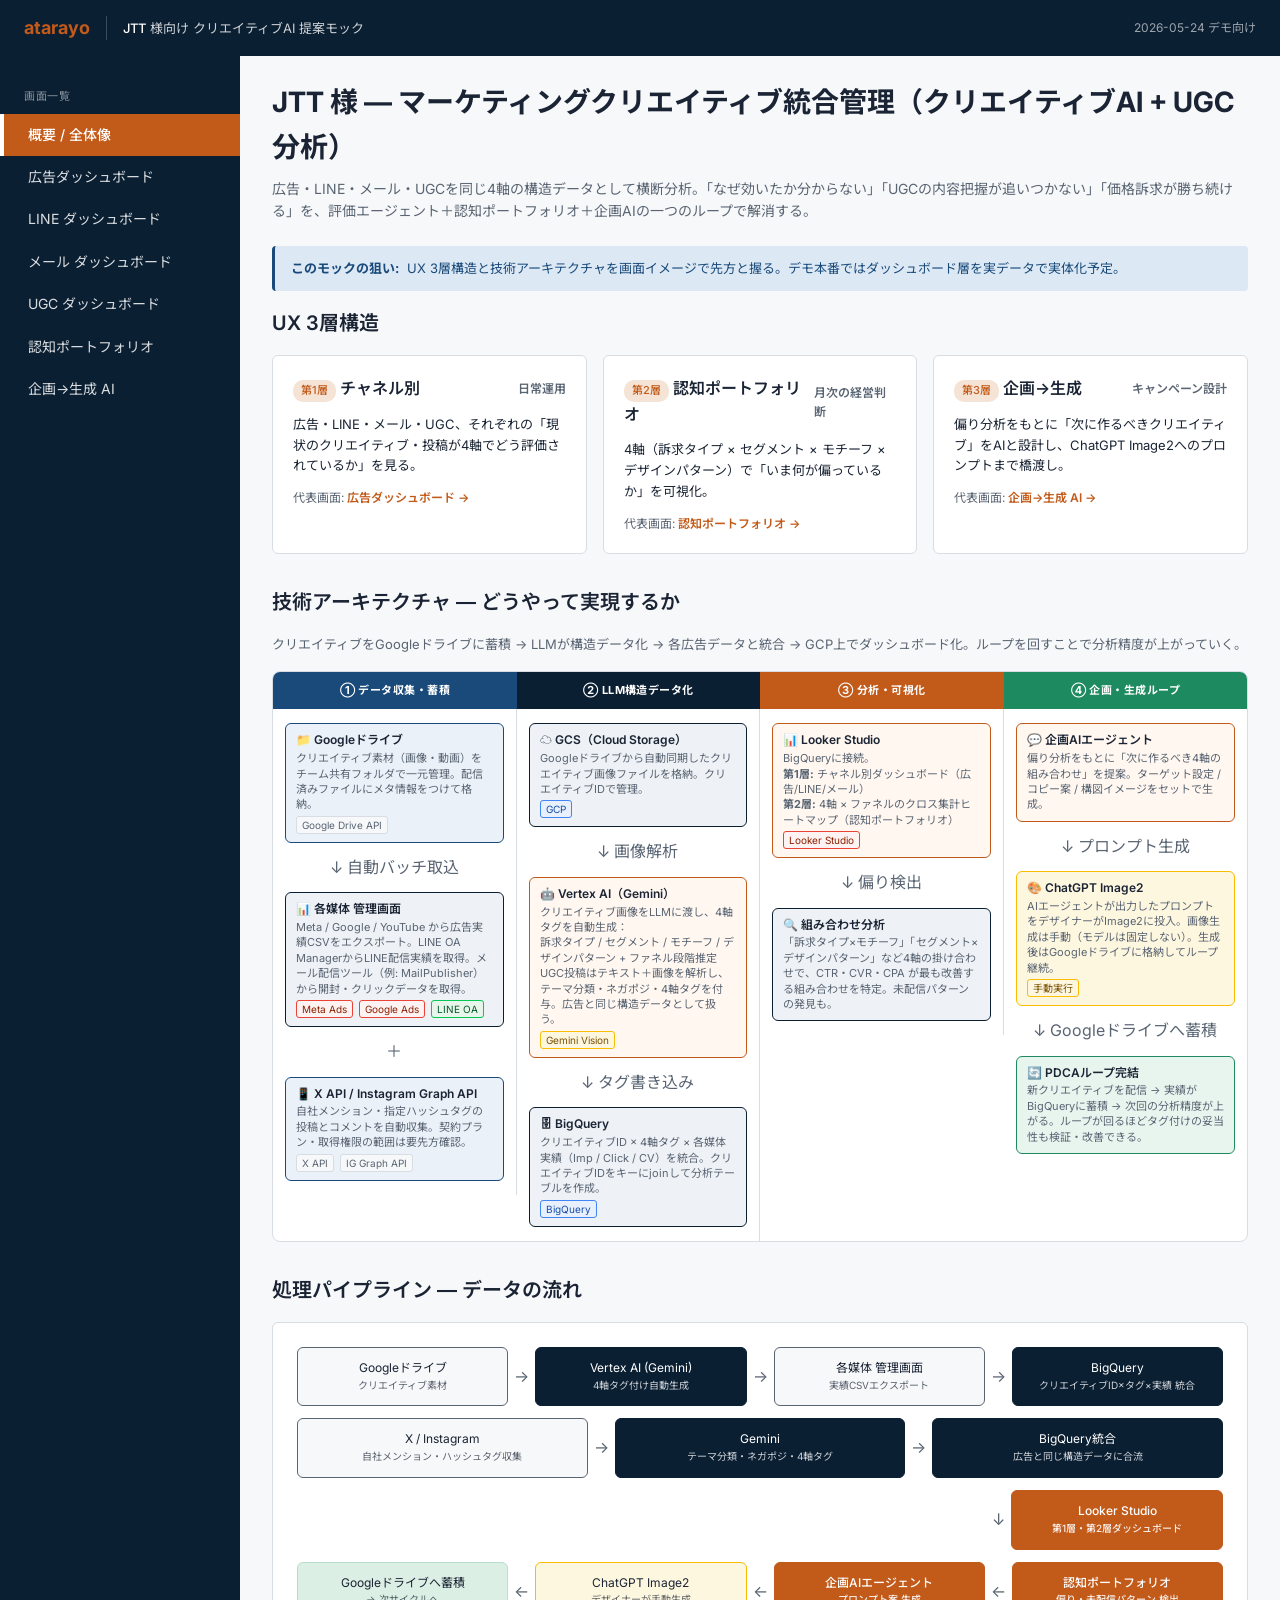
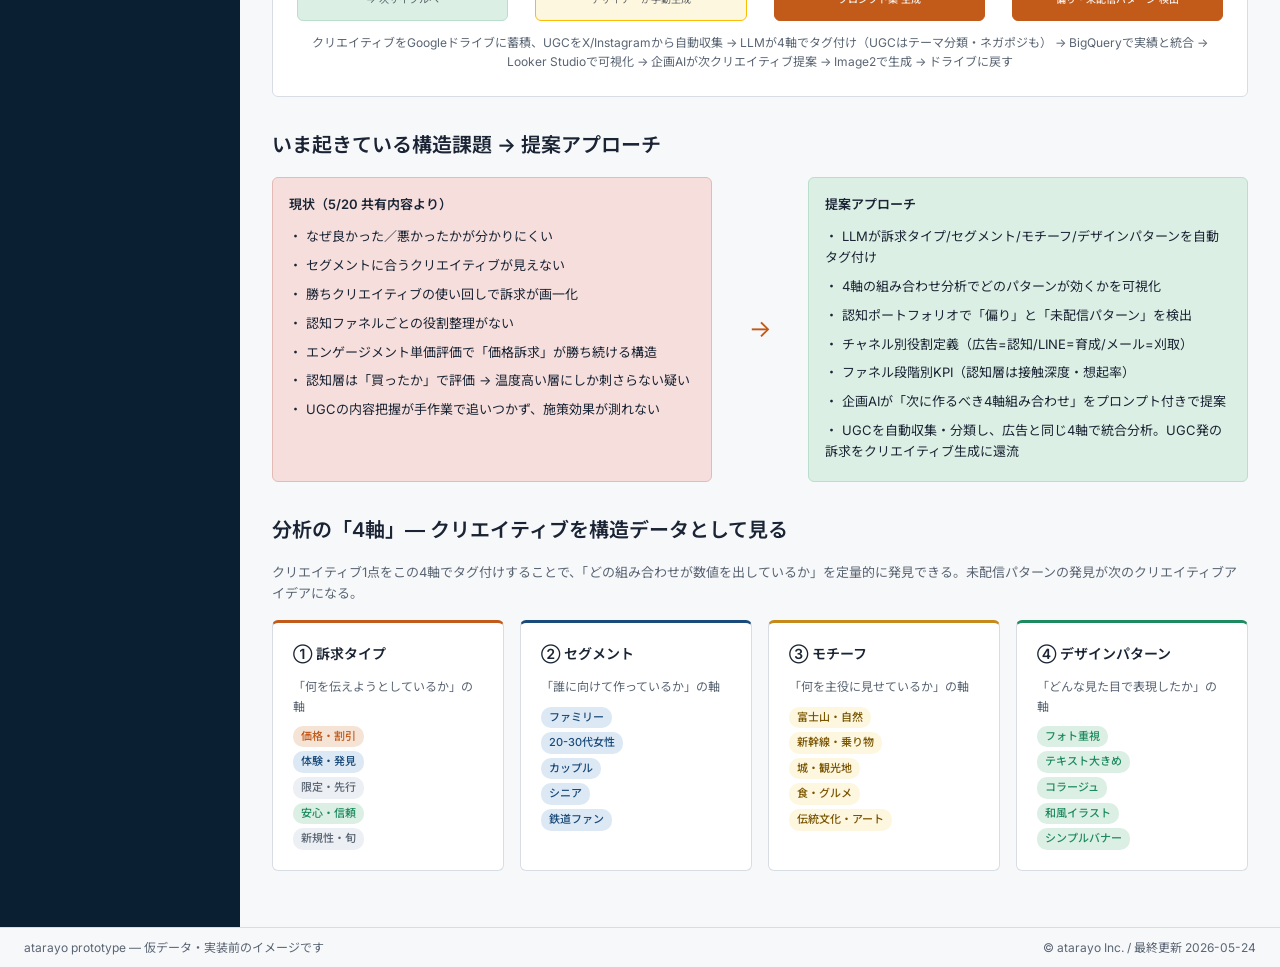
==== index.html @ 1a9eca8a "JTT様向け クリエイティブAI + UGC統合管理 提案モック" ====
<!DOCTYPE html>
<html lang="ja">
<head>
<meta charset="UTF-8">
<meta name="robots" content="noindex, nofollow">
<meta name="viewport" content="width=device-width, initial-scale=1.0">
<title>概要 / 全体像 | JTT 様向け クリエイティブAI 提案モック</title>
<link rel="preconnect" href="https://fonts.googleapis.com">
<link rel="preconnect" href="https://fonts.gstatic.com" crossorigin>
<link href="https://fonts.googleapis.com/css2?family=Inter:wght@400;500;600;700&family=Noto+Sans+JP:wght@400;500;700&display=swap" rel="stylesheet">
<link rel="stylesheet" href="assets/atarayo.css">
<style>
/* ── データアーキテクチャ図 ── */
.arch-grid { display: grid; grid-template-columns: repeat(4, 1fr); gap: 0; border: 1px solid var(--border); border-radius: 8px; overflow: hidden; background: var(--bg-white); }
.arch-col { padding: 0; }
.arch-col-header { padding: 10px 14px; font-size: 11px; font-weight: 700; letter-spacing: 0.04em; text-transform: uppercase; text-align: center; }
.arch-col-header-collect { background: #1A4A7A; color: white; }
.arch-col-header-process { background: var(--brand-dark); color: white; }
.arch-col-header-analyze { background: var(--brand-accent); color: white; }
.arch-col-header-generate { background: #1E8A5F; color: white; }
.arch-col-body { padding: 14px 12px; display: flex; flex-direction: column; gap: 8px; border-right: 1px solid var(--border); min-height: 260px; }
.arch-col:last-child .arch-col-body { border-right: none; }
.arch-node { background: var(--bg-light); border: 1px solid var(--border); border-radius: 6px; padding: 8px 10px; font-size: 12px; line-height: 1.4; }
.arch-node-title { font-weight: 600; color: var(--text-on-light); font-size: 12px; margin-bottom: 2px; }
.arch-node-sub { font-size: 11px; color: var(--text-sub); }
.arch-node-accent { border-color: var(--brand-accent); background: #FFF7F0; }
.arch-node-blue { border-color: #1A4A7A; background: #EBF1F8; }
.arch-node-green { border-color: #1E8A5F; background: #E8F5EF; }
.arch-node-dark { border-color: var(--brand-dark); background: #EEF1F5; }
.arch-arrow-row { display: flex; align-items: center; gap: 0; }
.arch-arrow { display: flex; align-items: center; justify-content: center; padding: 8px 4px; font-size: 20px; color: var(--text-sub); flex-shrink: 0; }
.arch-col-arrow { text-align: center; padding: 4px 0; font-size: 16px; color: var(--text-sub); }
.tech-tag { display: inline-block; background: var(--bg-light); border: 1px solid var(--border); border-radius: 3px; padding: 1px 5px; font-size: 10px; color: var(--text-sub); margin-top: 3px; margin-right: 3px; }
.tech-tag-gcp { background: #E8F0FE; border-color: #4285F4; color: #174EA6; }
.tech-tag-google { background: #FEF3F2; border-color: #EA4335; color: #8B2000; }
.tech-tag-llm { background: #FEF7E0; border-color: #FBBC04; color: #7A4F00; }
.tech-tag-line { background: #E8F5EA; border-color: #06C755; color: #045A2B; }
</style>
</head>
<body>
<div class="app">
  <header class="header">
    <a href="index.html" class="logo">atarayo</a>
    <div class="header-divider"></div>
    <div class="header-context"><strong>JTT</strong> 様向け クリエイティブAI 提案モック</div>
    <div class="header-right">2026-05-24 デモ向け</div>
  </header>

  <aside class="sidebar">
    <div class="sidebar-section">画面一覧</div>
    <a href="index.html" class="sidebar-item is-active">概要 / 全体像</a>
    <a href="dashboard_ad.html" class="sidebar-item">広告ダッシュボード</a>
    <a href="dashboard_line.html" class="sidebar-item">LINE ダッシュボード</a>
    <a href="dashboard_mail.html" class="sidebar-item">メール ダッシュボード</a>
    <a href="dashboard_ugc.html" class="sidebar-item">UGC ダッシュボード</a>
    <a href="portfolio.html" class="sidebar-item">認知ポートフォリオ</a>
    <a href="ai_planning.html" class="sidebar-item">企画→生成 AI</a>
  </aside>

  <main class="main">
    <h1 class="page-title">JTT 様 — マーケティングクリエイティブ統合管理（クリエイティブAI + UGC分析）</h1>
    <p class="page-subtitle">
      広告・LINE・メール・UGCを同じ4軸の構造データとして横断分析。「なぜ効いたか分からない」「UGCの内容把握が追いつかない」「価格訴求が勝ち続ける」を、評価エージェント＋認知ポートフォリオ＋企画AIの一つのループで解消する。
    </p>

    <div class="alert alert-info">
      <strong>このモックの狙い:</strong> UX 3層構造と技術アーキテクチャを画面イメージで先方と握る。デモ本番ではダッシュボード層を実データで実体化予定。
    </div>

    <!-- UX 3-layer -->
    <div class="section">
      <h2 class="section-title">UX 3層構造</h2>
      <div class="grid grid-3">
        <a href="dashboard_ad.html" class="card" style="display: block; color: inherit; cursor: pointer;">
          <div class="card-header">
            <span><span class="badge badge-orange">第1層</span> チャネル別</span>
            <span class="text-muted" style="font-size: 12px;">日常運用</span>
          </div>
          <p style="font-size: 13px; margin-bottom: 12px;">広告・LINE・メール・UGC、それぞれの「現状のクリエイティブ・投稿が4軸でどう評価されているか」を見る。</p>
          <p class="card-subtitle">代表画面: <span class="text-accent fw-600">広告ダッシュボード →</span></p>
        </a>
        <a href="portfolio.html" class="card" style="display: block; color: inherit; cursor: pointer;">
          <div class="card-header">
            <span><span class="badge badge-orange">第2層</span> 認知ポートフォリオ</span>
            <span class="text-muted" style="font-size: 12px;">月次の経営判断</span>
          </div>
          <p style="font-size: 13px; margin-bottom: 12px;">4軸（訴求タイプ × セグメント × モチーフ × デザインパターン）で「いま何が偏っているか」を可視化。</p>
          <p class="card-subtitle">代表画面: <span class="text-accent fw-600">認知ポートフォリオ →</span></p>
        </a>
        <a href="ai_planning.html" class="card" style="display: block; color: inherit; cursor: pointer;">
          <div class="card-header">
            <span><span class="badge badge-orange">第3層</span> 企画→生成</span>
            <span class="text-muted" style="font-size: 12px;">キャンペーン設計</span>
          </div>
          <p style="font-size: 13px; margin-bottom: 12px;">偏り分析をもとに「次に作るべきクリエイティブ」をAIと設計し、ChatGPT Image2へのプロンプトまで橋渡し。</p>
          <p class="card-subtitle">代表画面: <span class="text-accent fw-600">企画→生成 AI →</span></p>
        </a>
      </div>
    </div>

    <!-- Technical Architecture -->
    <div class="section">
      <h2 class="section-title">技術アーキテクチャ — どうやって実現するか</h2>
      <p class="text-muted mb-16" style="font-size: 13px;">クリエイティブをGoogleドライブに蓄積 → LLMが構造データ化 → 各広告データと統合 → GCP上でダッシュボード化。ループを回すことで分析精度が上がっていく。</p>

      <div class="arch-grid">
        <!-- Col 1: Collect -->
        <div class="arch-col">
          <div class="arch-col-header arch-col-header-collect">① データ収集・蓄積</div>
          <div class="arch-col-body">
            <div class="arch-node arch-node-blue">
              <div class="arch-node-title">📁 Googleドライブ</div>
              <div class="arch-node-sub">クリエイティブ素材（画像・動画）をチーム共有フォルダで一元管理。配信済みファイルにメタ情報をつけて格納。</div>
              <span class="tech-tag">Google Drive API</span>
            </div>
            <div class="arch-col-arrow">↓ 自動バッチ取込</div>
            <div class="arch-node arch-node-dark">
              <div class="arch-node-title">📊 各媒体 管理画面</div>
              <div class="arch-node-sub">Meta / Google / YouTube から広告実績CSVをエクスポート。LINE OA ManagerからLINE配信実績を取得。メール配信ツール（例: MailPublisher）から開封・クリックデータを取得。</div>
              <span class="tech-tag tech-tag-google">Meta Ads</span>
              <span class="tech-tag tech-tag-google">Google Ads</span>
              <span class="tech-tag tech-tag-line">LINE OA</span>
            </div>
            <div class="arch-col-arrow">＋</div>
            <div class="arch-node arch-node-blue">
              <div class="arch-node-title">📱 X API / Instagram Graph API</div>
              <div class="arch-node-sub">自社メンション・指定ハッシュタグの投稿とコメントを自動収集。契約プラン・取得権限の範囲は要先方確認。</div>
              <span class="tech-tag">X API</span>
              <span class="tech-tag">IG Graph API</span>
            </div>
          </div>
        </div>

        <!-- Col 2: LLM Structure -->
        <div class="arch-col">
          <div class="arch-col-header arch-col-header-process">② LLM構造データ化</div>
          <div class="arch-col-body">
            <div class="arch-node arch-node-dark">
              <div class="arch-node-title">☁️ GCS（Cloud Storage）</div>
              <div class="arch-node-sub">Googleドライブから自動同期したクリエイティブ画像ファイルを格納。クリエイティブIDで管理。</div>
              <span class="tech-tag tech-tag-gcp">GCP</span>
            </div>
            <div class="arch-col-arrow">↓ 画像解析</div>
            <div class="arch-node arch-node-accent">
              <div class="arch-node-title">🤖 Vertex AI（Gemini）</div>
              <div class="arch-node-sub">クリエイティブ画像をLLMに渡し、4軸タグを自動生成：<br>
                訴求タイプ / セグメント / モチーフ / デザインパターン + ファネル段階推定<br>
                UGC投稿はテキスト＋画像を解析し、テーマ分類・ネガポジ・4軸タグを付与。広告と同じ構造データとして扱う。</div>
              <span class="tech-tag tech-tag-llm">Gemini Vision</span>
            </div>
            <div class="arch-col-arrow">↓ タグ書き込み</div>
            <div class="arch-node arch-node-dark">
              <div class="arch-node-title">🗄 BigQuery</div>
              <div class="arch-node-sub">クリエイティブID × 4軸タグ × 各媒体実績（Imp / Click / CV）を統合。クリエイティブIDをキーにjoinして分析テーブルを作成。</div>
              <span class="tech-tag tech-tag-gcp">BigQuery</span>
            </div>
          </div>
        </div>

        <!-- Col 3: Analyze / Visualize -->
        <div class="arch-col">
          <div class="arch-col-header arch-col-header-analyze">③ 分析・可視化</div>
          <div class="arch-col-body">
            <div class="arch-node arch-node-accent">
              <div class="arch-node-title">📊 Looker Studio</div>
              <div class="arch-node-sub">BigQueryに接続。<br>
                <strong>第1層:</strong> チャネル別ダッシュボード（広告/LINE/メール）<br>
                <strong>第2層:</strong> 4軸 × ファネルのクロス集計ヒートマップ（認知ポートフォリオ）</div>
              <span class="tech-tag tech-tag-google">Looker Studio</span>
            </div>
            <div class="arch-col-arrow">↓ 偏り検出</div>
            <div class="arch-node arch-node-dark">
              <div class="arch-node-title">🔍 組み合わせ分析</div>
              <div class="arch-node-sub">「訴求タイプ×モチーフ」「セグメント×デザインパターン」など4軸の掛け合わせで、CTR・CVR・CPA が最も改善する組み合わせを特定。未配信パターンの発見も。</div>
            </div>
          </div>
        </div>

        <!-- Col 4: Generate / Loop -->
        <div class="arch-col">
          <div class="arch-col-header arch-col-header-generate">④ 企画・生成ループ</div>
          <div class="arch-col-body">
            <div class="arch-node arch-node-accent">
              <div class="arch-node-title">💬 企画AIエージェント</div>
              <div class="arch-node-sub">偏り分析をもとに「次に作るべき4軸の組み合わせ」を提案。ターゲット設定 / コピー案 / 構図イメージをセットで生成。</div>
            </div>
            <div class="arch-col-arrow">↓ プロンプト生成</div>
            <div class="arch-node" style="border-color: #FBBC04; background: #FEF7E0;">
              <div class="arch-node-title">🎨 ChatGPT Image2</div>
              <div class="arch-node-sub">AIエージェントが出力したプロンプトをデザイナーがImage2に投入。画像生成は手動（モデルは固定しない）。生成後はGoogleドライブに格納してループ継続。</div>
              <span class="tech-tag tech-tag-llm">手動実行</span>
            </div>
            <div class="arch-col-arrow">↓ Googleドライブへ蓄積</div>
            <div class="arch-node arch-node-green">
              <div class="arch-node-title">🔄 PDCAループ完結</div>
              <div class="arch-node-sub">新クリエイティブを配信 → 実績がBigQueryに蓄積 → 次回の分析精度が上がる。ループが回るほどタグ付けの妥当性も検証・改善できる。</div>
            </div>
          </div>
        </div>
      </div>
    </div>

    <!-- Pipeline flow summary (simplified) -->
    <div class="section">
      <h2 class="section-title">処理パイプライン — データの流れ</h2>
      <div class="mermaid-wrap">
        <div class="flow-row">
          <div class="flow-step flow-step-input">Googleドライブ<br><span style="font-size:10px;opacity:0.7;">クリエイティブ素材</span></div>
          <div class="flow-row-arrow">→</div>
          <div class="flow-step flow-step-ai">Vertex AI (Gemini)<br><span style="font-size:10px;opacity:0.8;">4軸タグ付け自動生成</span></div>
          <div class="flow-row-arrow">→</div>
          <div class="flow-step flow-step-input">各媒体 管理画面<br><span style="font-size:10px;opacity:0.7;">実績CSVエクスポート</span></div>
          <div class="flow-row-arrow">→</div>
          <div class="flow-step flow-step-ai">BigQuery<br><span style="font-size:10px;opacity:0.8;">クリエイティブID×タグ×実績 統合</span></div>
        </div>
        <div class="flow-row">
          <div class="flow-step flow-step-input">X / Instagram<br><span style="font-size:10px;opacity:0.7;">自社メンション・ハッシュタグ収集</span></div>
          <div class="flow-row-arrow">→</div>
          <div class="flow-step flow-step-ai">Gemini<br><span style="font-size:10px;opacity:0.8;">テーマ分類・ネガポジ・4軸タグ</span></div>
          <div class="flow-row-arrow">→</div>
          <div class="flow-step flow-step-ai">BigQuery統合<br><span style="font-size:10px;opacity:0.8;">広告と同じ構造データに合流</span></div>
        </div>
        <div class="flow-row">
          <div class="flow-step flow-step-out" style="visibility:hidden;">s</div>
          <div class="flow-row-arrow" style="visibility:hidden;">→</div>
          <div class="flow-step flow-step-out" style="visibility:hidden;">s</div>
          <div class="flow-row-arrow" style="visibility:hidden;">→</div>
          <div class="flow-step flow-step-out" style="visibility:hidden;">s</div>
          <div class="flow-row-arrow">↓</div>
          <div class="flow-step flow-step-layer">Looker Studio<br><span style="font-size:10px;opacity:0.9;">第1層・第2層ダッシュボード</span></div>
        </div>
        <div class="flow-row">
          <div class="flow-step flow-step-out">Googleドライブへ蓄積<br><span style="font-size:10px;opacity:0.7;">→ 次サイクルへ</span></div>
          <div class="flow-row-arrow">←</div>
          <div class="flow-step" style="background:#FEF7E0; border-color:#FBBC04;">ChatGPT Image2<br><span style="font-size:10px;opacity:0.7;">デザイナーが手動生成</span></div>
          <div class="flow-row-arrow">←</div>
          <div class="flow-step flow-step-layer">企画AIエージェント<br><span style="font-size:10px;opacity:0.9;">プロンプト案 生成</span></div>
          <div class="flow-row-arrow">←</div>
          <div class="flow-step flow-step-layer">認知ポートフォリオ<br><span style="font-size:10px;opacity:0.9;">偏り・未配信パターン 検出</span></div>
        </div>
        <p class="mermaid-caption">クリエイティブをGoogleドライブに蓄積、UGCをX/Instagramから自動収集 → LLMが4軸でタグ付け（UGCはテーマ分類・ネガポジも） → BigQueryで実績と統合 → Looker Studioで可視化 → 企画AIが次クリエイティブ提案 → Image2で生成 → ドライブに戻す</p>
      </div>
    </div>

    <!-- Pain → solution -->
    <div class="section">
      <h2 class="section-title">いま起きている構造課題 → 提案アプローチ</h2>
      <div class="compare">
        <div class="compare-col compare-col-asis">
          <h4>現状（5/20 共有内容より）</h4>
          <ul>
            <li>・ なぜ良かった／悪かったかが分かりにくい</li>
            <li>・ セグメントに合うクリエイティブが見えない</li>
            <li>・ 勝ちクリエイティブの使い回しで訴求が画一化</li>
            <li>・ 認知ファネルごとの役割整理がない</li>
            <li>・ エンゲージメント単価評価で「価格訴求」が勝ち続ける構造</li>
            <li>・ 認知層は「買ったか」で評価 → 温度高い層にしか刺さらない疑い</li>
            <li>・ UGCの内容把握が手作業で追いつかず、施策効果が測れない</li>
          </ul>
        </div>
        <div class="compare-arrow">→</div>
        <div class="compare-col compare-col-tobe">
          <h4>提案アプローチ</h4>
          <ul>
            <li>・ LLMが訴求タイプ/セグメント/モチーフ/デザインパターンを自動タグ付け</li>
            <li>・ 4軸の組み合わせ分析でどのパターンが効くかを可視化</li>
            <li>・ 認知ポートフォリオで「偏り」と「未配信パターン」を検出</li>
            <li>・ チャネル別役割定義（広告=認知/LINE=育成/メール=刈取）</li>
            <li>・ ファネル段階別KPI（認知層は接触深度・想起率）</li>
            <li>・ 企画AIが「次に作るべき4軸組み合わせ」をプロンプト付きで提案</li>
            <li>・ UGCを自動収集・分類し、広告と同じ4軸で統合分析。UGC発の訴求をクリエイティブ生成に還流</li>
          </ul>
        </div>
      </div>
    </div>

    <!-- 4-axis definition (updated) -->
    <div class="section">
      <h2 class="section-title">分析の「4軸」— クリエイティブを構造データとして見る</h2>
      <p class="text-muted mb-16" style="font-size: 13px;">クリエイティブ1点をこの4軸でタグ付けすることで、「どの組み合わせが数値を出しているか」を定量的に発見できる。未配信パターンの発見が次のクリエイティブアイデアになる。</p>
      <div class="grid grid-4">
        <div class="card" style="border-top: 3px solid var(--brand-accent);">
          <div class="card-header" style="font-size: 14px;">① 訴求タイプ</div>
          <p class="text-muted" style="font-size: 12px; margin-bottom: 10px;">「何を伝えようとしているか」の軸</p>
          <div style="display: flex; flex-direction: column; gap: 4px;">
            <span class="badge badge-orange" style="width: fit-content;">価格・割引</span>
            <span class="badge badge-blue" style="width: fit-content;">体験・発見</span>
            <span class="badge badge-gray" style="width: fit-content;">限定・先行</span>
            <span class="badge badge-green" style="width: fit-content;">安心・信頼</span>
            <span class="badge badge-gray" style="width: fit-content;">新規性・旬</span>
          </div>
        </div>
        <div class="card" style="border-top: 3px solid #1A4A7A;">
          <div class="card-header" style="font-size: 14px;">② セグメント</div>
          <p class="text-muted" style="font-size: 12px; margin-bottom: 10px;">「誰に向けて作っているか」の軸</p>
          <div style="display: flex; flex-direction: column; gap: 4px;">
            <span class="badge badge-blue" style="width: fit-content;">ファミリー</span>
            <span class="badge badge-blue" style="width: fit-content;">20-30代女性</span>
            <span class="badge badge-blue" style="width: fit-content;">カップル</span>
            <span class="badge badge-blue" style="width: fit-content;">シニア</span>
            <span class="badge badge-blue" style="width: fit-content;">鉄道ファン</span>
          </div>
        </div>
        <div class="card" style="border-top: 3px solid #C58A1A;">
          <div class="card-header" style="font-size: 14px;">③ モチーフ</div>
          <p class="text-muted" style="font-size: 12px; margin-bottom: 10px;">「何を主役に見せているか」の軸</p>
          <div style="display: flex; flex-direction: column; gap: 4px;">
            <span class="badge" style="background:#FEF7E0; color:#7A5500; width: fit-content;">富士山・自然</span>
            <span class="badge" style="background:#FEF7E0; color:#7A5500; width: fit-content;">新幹線・乗り物</span>
            <span class="badge" style="background:#FEF7E0; color:#7A5500; width: fit-content;">城・観光地</span>
            <span class="badge" style="background:#FEF7E0; color:#7A5500; width: fit-content;">食・グルメ</span>
            <span class="badge" style="background:#FEF7E0; color:#7A5500; width: fit-content;">伝統文化・アート</span>
          </div>
        </div>
        <div class="card" style="border-top: 3px solid #1E8A5F;">
          <div class="card-header" style="font-size: 14px;">④ デザインパターン</div>
          <p class="text-muted" style="font-size: 12px; margin-bottom: 10px;">「どんな見た目で表現したか」の軸</p>
          <div style="display: flex; flex-direction: column; gap: 4px;">
            <span class="badge badge-green" style="width: fit-content;">フォト重視</span>
            <span class="badge badge-green" style="width: fit-content;">テキスト大きめ</span>
            <span class="badge badge-green" style="width: fit-content;">コラージュ</span>
            <span class="badge badge-green" style="width: fit-content;">和風イラスト</span>
            <span class="badge badge-green" style="width: fit-content;">シンプルバナー</span>
          </div>
        </div>
      </div>
    </div>
  </main>

  <footer class="footer">
    <div>atarayo prototype — 仮データ・実装前のイメージです</div>
    <div>© atarayo Inc. / 最終更新 2026-05-24</div>
  </footer>
</div>
</body>
</html>
---- assets/atarayo.css ----
/* ========== atarayo brand CSS (mock-builder v1) ========== */
:root {
  --brand-dark: #0B1F33;
  --brand-accent: #C25A1A;
  --brand-accent-light: #E89A6B;
  --text-on-light: #1A2434;
  --text-on-dark: #FFFFFF;
  --text-sub: #5A6573;
  --border: #D8DDE3;
  --bg-light: #F7F8FA;
  --bg-white: #FFFFFF;
  --success: #1E8A5F;
  --warning: #C58A1A;
  --error: #B83A2A;
}
* { box-sizing: border-box; margin: 0; padding: 0; }
html, body {
  font-family: "Inter", "Noto Sans JP", -apple-system, BlinkMacSystemFont, "Hiragino Kaku Gothic ProN", "Yu Gothic", sans-serif;
  font-size: 14px;
  color: var(--text-on-light);
  background: var(--bg-light);
  line-height: 1.6;
}
a { color: inherit; text-decoration: none; }
.app { display: grid; grid-template-columns: 240px 1fr; grid-template-rows: 56px 1fr 40px; min-height: 100vh; }
.header { grid-column: 1 / 3; background: var(--brand-dark); color: var(--text-on-dark); display: flex; align-items: center; padding: 0 24px; }
.sidebar { background: var(--brand-dark); color: var(--text-on-dark); padding: 16px 0; }
.main { padding: 24px 32px; overflow-y: auto; }
.footer { grid-column: 1 / 3; background: var(--bg-light); border-top: 1px solid var(--border); display: flex; align-items: center; justify-content: space-between; padding: 0 24px; font-size: 12px; color: var(--text-sub); }
.logo { font-family: "Inter", sans-serif; font-weight: 700; font-size: 18px; color: var(--brand-accent); }
.header-divider { width: 1px; height: 24px; background: rgba(255,255,255,0.2); margin: 0 16px; }
.header-context { font-size: 13px; color: rgba(255,255,255,0.8); }
.header-context strong { color: var(--text-on-dark); font-weight: 500; }
.header-right { margin-left: auto; font-size: 12px; color: rgba(255,255,255,0.6); }
.sidebar-section { padding: 8px 16px 8px 24px; font-size: 11px; color: rgba(255,255,255,0.5); text-transform: uppercase; letter-spacing: 0.05em; margin-top: 8px; }
.sidebar-item { display: block; padding: 10px 24px; font-size: 14px; color: rgba(255,255,255,0.85); border-left: 4px solid transparent; }
.sidebar-item:hover { background: rgba(255,255,255,0.08); }
.sidebar-item.is-active { background: var(--brand-accent); color: var(--text-on-dark); border-left-color: var(--text-on-dark); font-weight: 500; }
.page-title { font-size: 28px; font-weight: 700; color: var(--text-on-light); margin-bottom: 8px; }
.page-subtitle { font-size: 14px; color: var(--text-sub); margin-bottom: 24px; }
.section { margin-bottom: 32px; }
.section-title { font-size: 20px; font-weight: 600; color: var(--text-on-light); margin-bottom: 16px; display: flex; align-items: center; justify-content: space-between; }
.card { background: var(--bg-white); border: 1px solid var(--border); border-radius: 6px; padding: 20px; }
.card-header { font-size: 16px; font-weight: 600; color: var(--text-on-light); margin-bottom: 12px; display: flex; align-items: center; justify-content: space-between; }
.card-subtitle { font-size: 12px; color: var(--text-sub); }
.grid { display: grid; gap: 16px; }
.grid-2 { grid-template-columns: 1fr 1fr; }
.grid-3 { grid-template-columns: repeat(3, 1fr); }
.grid-4 { grid-template-columns: repeat(4, 1fr); }
.grid-asym { grid-template-columns: 2fr 1fr; }
.kpi { display: flex; flex-direction: column; gap: 4px; }
.kpi-label { font-size: 12px; color: var(--text-sub); }
.kpi-value { font-size: 32px; font-weight: 700; color: var(--brand-dark); line-height: 1.1; }
.kpi-unit { font-size: 14px; color: var(--text-sub); margin-left: 4px; font-weight: 400; }
.kpi-delta { font-size: 12px; margin-top: 4px; }
.kpi-delta-plus { color: var(--success); }
.kpi-delta-minus { color: var(--error); }
.btn { display: inline-flex; align-items: center; padding: 8px 20px; border-radius: 4px; font-size: 14px; font-weight: 600; cursor: pointer; border: none; transition: background 0.15s; text-decoration: none; }
.btn-primary { background: var(--brand-accent); color: var(--text-on-dark); }
.btn-primary:hover { background: #A8480F; }
.btn-secondary { background: var(--bg-white); color: var(--brand-dark); border: 1px solid var(--border); }
.btn-secondary:hover { background: var(--bg-light); }
.btn-sm { padding: 4px 10px; font-size: 12px; }
.badge { display: inline-flex; align-items: center; padding: 2px 8px; border-radius: 10px; font-size: 11px; font-weight: 500; }
.badge-gray { background: #ECEFF3; color: var(--text-sub); }
.badge-blue { background: #DCE9F5; color: #1A4A7A; }
.badge-green { background: #DCEFE4; color: var(--success); }
.badge-red { background: #F5DEDC; color: var(--error); }
.badge-orange { background: #F5E4D6; color: var(--brand-accent); }
.table { width: 100%; border-collapse: collapse; background: var(--bg-white); }
.table th { background: var(--bg-light); color: var(--text-sub); font-weight: 500; font-size: 12px; text-align: left; padding: 12px; border-bottom: 1px solid var(--border); }
.table td { padding: 12px; border-bottom: 1px solid var(--border); font-size: 14px; color: var(--text-on-light); }
.table tr:hover td { background: var(--bg-light); }
.table-wrap { background: var(--bg-white); border: 1px solid var(--border); border-radius: 6px; overflow: hidden; }
.filter-bar { display: flex; gap: 12px; margin-bottom: 16px; align-items: center; flex-wrap: wrap; }
.filter-input { padding: 8px 12px; border: 1px solid var(--border); border-radius: 4px; font-size: 13px; background: var(--bg-white); }
.filter-select { padding: 8px 12px; border: 1px solid var(--border); border-radius: 4px; font-size: 13px; background: var(--bg-white); }
.avatar { display: inline-flex; align-items: center; justify-content: center; width: 28px; height: 28px; border-radius: 50%; background: var(--brand-dark); color: var(--text-on-dark); font-size: 11px; font-weight: 600; margin-right: 6px; vertical-align: middle; }
.avatar-orange { background: var(--brand-accent); }
.status-dot { display: inline-block; width: 8px; height: 8px; border-radius: 50%; margin-right: 6px; vertical-align: middle; }
.status-dot-green { background: var(--success); }
.status-dot-orange { background: var(--brand-accent); }
.status-dot-red { background: var(--error); }
.status-dot-gray { background: var(--text-sub); }
.mermaid-wrap { background: var(--bg-white); border: 1px solid var(--border); border-radius: 6px; padding: 24px; margin-bottom: 24px; }
.mermaid-caption { font-size: 12px; color: var(--text-sub); margin-top: 12px; text-align: center; }
.mermaid { display: flex; justify-content: center; }
.alert { padding: 12px 16px; border-radius: 4px; font-size: 13px; margin-bottom: 16px; display: flex; align-items: center; gap: 8px; }
.alert-warning { background: #FFF4DE; color: #7A5500; border-left: 3px solid var(--warning); }
.alert-info { background: #DCE9F5; color: #1A4A7A; border-left: 3px solid #1A4A7A; }
.tabs { display: flex; gap: 0; border-bottom: 1px solid var(--border); margin-bottom: 20px; }
.tab { padding: 12px 20px; font-size: 14px; color: var(--text-sub); cursor: pointer; border-bottom: 2px solid transparent; }
.tab.is-active { color: var(--brand-accent); border-bottom-color: var(--brand-accent); font-weight: 500; }
.tab:hover { color: var(--text-on-light); }
.compare { display: grid; grid-template-columns: 1fr 80px 1fr; gap: 8px; margin-bottom: 24px; }
.compare-col { padding: 16px; border-radius: 6px; }
.compare-col-asis { background: #F5DEDC; border: 1px solid #E5BAB5; }
.compare-col-tobe { background: #DCEFE4; border: 1px solid #B9DECC; }
.compare-col h4 { font-size: 13px; font-weight: 600; margin-bottom: 8px; }
.compare-col ul { list-style: none; padding-left: 0; font-size: 13px; }
.compare-col li { padding: 4px 0; }
.compare-arrow { display: flex; align-items: center; justify-content: center; font-size: 24px; color: var(--brand-accent); }
.text-muted { color: var(--text-sub); }
.text-accent { color: var(--brand-accent); }
.text-right { text-align: right; }
.text-success { color: var(--success); }
.text-error { color: var(--error); }
.mb-8 { margin-bottom: 8px; }
.mb-16 { margin-bottom: 16px; }
.mb-24 { margin-bottom: 24px; }
.mt-16 { margin-top: 16px; }
.flex { display: flex; }
.flex-between { display: flex; justify-content: space-between; align-items: center; }
.gap-8 { gap: 8px; }
.gap-16 { gap: 16px; }
.fw-600 { font-weight: 600; }

/* JTT-specific: heatmap */
.heatmap { display: grid; grid-template-columns: 100px repeat(5, 1fr); gap: 4px; }
.heatmap-cell { padding: 12px; text-align: center; font-size: 13px; border-radius: 4px; font-weight: 500; }
.heatmap-label { padding: 12px; font-size: 12px; color: var(--text-sub); display: flex; align-items: center; }
.heatmap-corner { padding: 12px; }
.h-low { background: #F0F4F8; color: var(--text-sub); }
.h-mid { background: #FCE6D5; color: var(--brand-accent); }
.h-mid-2 { background: #F5C9A5; color: var(--text-on-light); }
.h-high { background: #C25A1A; color: white; }
.h-very-high { background: #8E3F0E; color: white; }
.h-warn { background: #F5DEDC; color: var(--error); }

/* ========== HTML/CSS Flowchart（Mermaid代替・JS不要） ========== */
.flow-diagram { display: grid; grid-template-columns: 1fr 60px 1fr; gap: 12px; margin: 16px 0; }
.flow-col { display: flex; flex-direction: column; gap: 8px; padding: 16px; border-radius: 8px; }
.flow-col-asis { background: #F5DEDC; border: 1px solid #E5BAB5; }
.flow-col-tobe { background: #DCEFE4; border: 1px solid #B9DECC; }
.flow-col-header { font-size: 12px; font-weight: 600; text-align: center; margin-bottom: 4px; color: var(--text-sub); text-transform: uppercase; letter-spacing: 0.05em; }
.flow-node { background: var(--bg-white); padding: 10px 12px; border-radius: 4px; font-size: 13px; text-align: center; border: 1px solid var(--border); line-height: 1.4; }
.flow-node-accent { border-color: var(--brand-accent); background: #FFF7F0; }
.flow-node-side { background: #FFFFFF; border: 1px dashed var(--text-sub); font-size: 12px; color: var(--text-sub); }
.flow-arrow { text-align: center; font-size: 14px; color: var(--text-sub); padding: 2px 0; }
.flow-center { display: flex; align-items: center; justify-content: center; font-size: 28px; color: var(--brand-accent); font-weight: 600; }
.flow-pipeline { display: grid; grid-template-columns: repeat(auto-fit, minmax(140px, 1fr)); gap: 4px; align-items: center; }
.flow-step { background: var(--bg-white); padding: 12px; border-radius: 6px; border: 1px solid var(--border); text-align: center; font-size: 12px; line-height: 1.4; }
.flow-step-input { background: var(--bg-light); border-color: var(--text-sub); }
.flow-step-ai { background: var(--brand-dark); color: var(--text-on-dark); border-color: var(--brand-dark); }
.flow-step-layer { background: var(--brand-accent); color: var(--text-on-dark); border-color: var(--brand-accent); font-weight: 500; }
.flow-step-out { background: #DCEFE4; border-color: #B9DECC; }
.flow-row { display: flex; align-items: center; gap: 6px; margin-bottom: 12px; }
.flow-row > .flow-step { flex: 1; min-width: 0; }
.flow-row-arrow { color: var(--text-sub); font-size: 16px; flex-shrink: 0; }
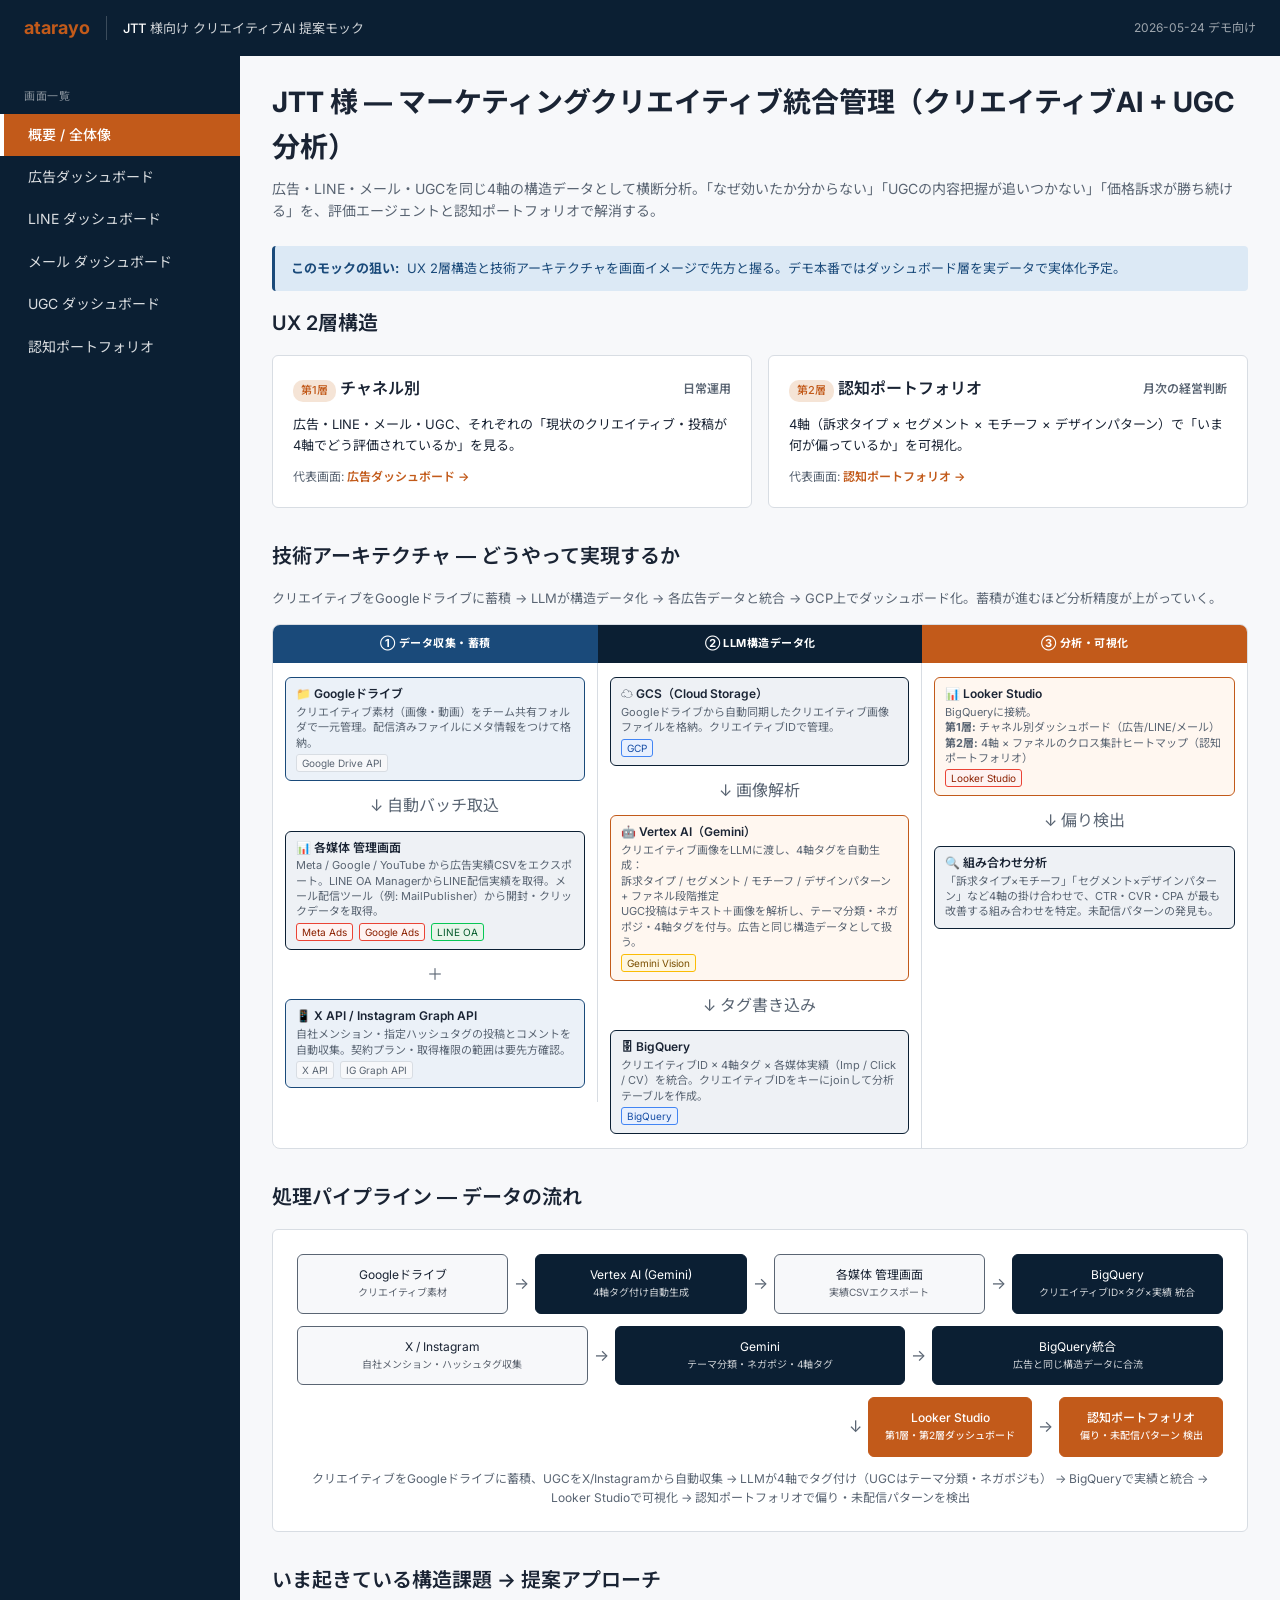
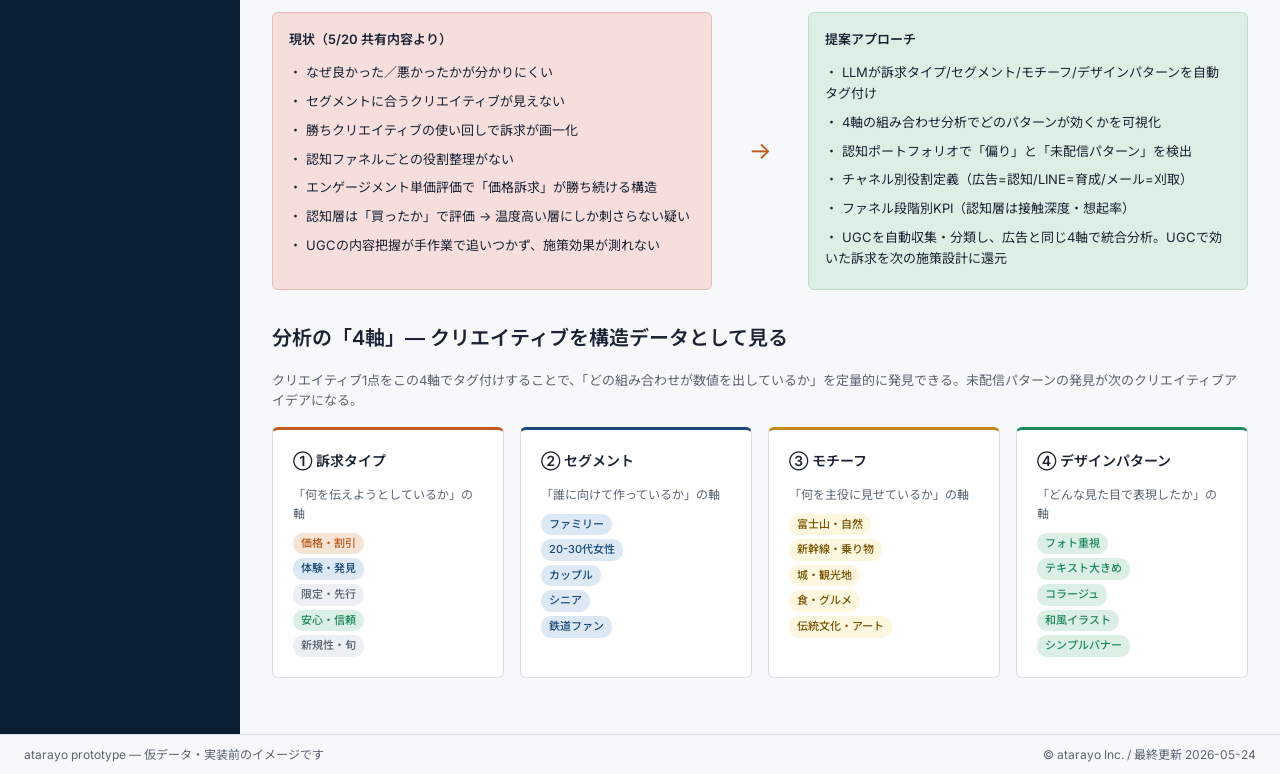
==== commit ada3eba6: "企画→生成AI（第3層）を削除、UX 2層構造に整理。生成ループ関連の記述を除去" ====
--- a/index.html
+++ b/index.html
@@ -11,7 +11,7 @@
 <link rel="stylesheet" href="assets/atarayo.css">
 <style>
 /* ── データアーキテクチャ図 ── */
-.arch-grid { display: grid; grid-template-columns: repeat(4, 1fr); gap: 0; border: 1px solid var(--border); border-radius: 8px; overflow: hidden; background: var(--bg-white); }
+.arch-grid { display: grid; grid-template-columns: repeat(3, 1fr); gap: 0; border: 1px solid var(--border); border-radius: 8px; overflow: hidden; background: var(--bg-white); }
 .arch-col { padding: 0; }
 .arch-col-header { padding: 10px 14px; font-size: 11px; font-weight: 700; letter-spacing: 0.04em; text-transform: uppercase; text-align: center; }
 .arch-col-header-collect { background: #1A4A7A; color: white; }
@@ -54,23 +54,22 @@
     <a href="dashboard_mail.html" class="sidebar-item">メール ダッシュボード</a>
     <a href="dashboard_ugc.html" class="sidebar-item">UGC ダッシュボード</a>
     <a href="portfolio.html" class="sidebar-item">認知ポートフォリオ</a>
-    <a href="ai_planning.html" class="sidebar-item">企画→生成 AI</a>
   </aside>
 
   <main class="main">
     <h1 class="page-title">JTT 様 — マーケティングクリエイティブ統合管理（クリエイティブAI + UGC分析）</h1>
     <p class="page-subtitle">
-      広告・LINE・メール・UGCを同じ4軸の構造データとして横断分析。「なぜ効いたか分からない」「UGCの内容把握が追いつかない」「価格訴求が勝ち続ける」を、評価エージェント＋認知ポートフォリオ＋企画AIの一つのループで解消する。
+      広告・LINE・メール・UGCを同じ4軸の構造データとして横断分析。「なぜ効いたか分からない」「UGCの内容把握が追いつかない」「価格訴求が勝ち続ける」を、評価エージェントと認知ポートフォリオで解消する。
     </p>
 
     <div class="alert alert-info">
-      <strong>このモックの狙い:</strong> UX 3層構造と技術アーキテクチャを画面イメージで先方と握る。デモ本番ではダッシュボード層を実データで実体化予定。
-    </div>
-
-    <!-- UX 3-layer -->
-    <div class="section">
-      <h2 class="section-title">UX 3層構造</h2>
-      <div class="grid grid-3">
+      <strong>このモックの狙い:</strong> UX 2層構造と技術アーキテクチャを画面イメージで先方と握る。デモ本番ではダッシュボード層を実データで実体化予定。
+    </div>
+
+    <!-- UX 2-layer -->
+    <div class="section">
+      <h2 class="section-title">UX 2層構造</h2>
+      <div class="grid grid-2">
         <a href="dashboard_ad.html" class="card" style="display: block; color: inherit; cursor: pointer;">
           <div class="card-header">
             <span><span class="badge badge-orange">第1層</span> チャネル別</span>
@@ -87,21 +86,13 @@
           <p style="font-size: 13px; margin-bottom: 12px;">4軸（訴求タイプ × セグメント × モチーフ × デザインパターン）で「いま何が偏っているか」を可視化。</p>
           <p class="card-subtitle">代表画面: <span class="text-accent fw-600">認知ポートフォリオ →</span></p>
         </a>
-        <a href="ai_planning.html" class="card" style="display: block; color: inherit; cursor: pointer;">
-          <div class="card-header">
-            <span><span class="badge badge-orange">第3層</span> 企画→生成</span>
-            <span class="text-muted" style="font-size: 12px;">キャンペーン設計</span>
-          </div>
-          <p style="font-size: 13px; margin-bottom: 12px;">偏り分析をもとに「次に作るべきクリエイティブ」をAIと設計し、ChatGPT Image2へのプロンプトまで橋渡し。</p>
-          <p class="card-subtitle">代表画面: <span class="text-accent fw-600">企画→生成 AI →</span></p>
-        </a>
       </div>
     </div>
 
     <!-- Technical Architecture -->
     <div class="section">
       <h2 class="section-title">技術アーキテクチャ — どうやって実現するか</h2>
-      <p class="text-muted mb-16" style="font-size: 13px;">クリエイティブをGoogleドライブに蓄積 → LLMが構造データ化 → 各広告データと統合 → GCP上でダッシュボード化。ループを回すことで分析精度が上がっていく。</p>
+      <p class="text-muted mb-16" style="font-size: 13px;">クリエイティブをGoogleドライブに蓄積 → LLMが構造データ化 → 各広告データと統合 → GCP上でダッシュボード化。蓄積が進むほど分析精度が上がっていく。</p>
 
       <div class="arch-grid">
         <!-- Col 1: Collect -->
@@ -176,27 +167,6 @@
           </div>
         </div>
 
-        <!-- Col 4: Generate / Loop -->
-        <div class="arch-col">
-          <div class="arch-col-header arch-col-header-generate">④ 企画・生成ループ</div>
-          <div class="arch-col-body">
-            <div class="arch-node arch-node-accent">
-              <div class="arch-node-title">💬 企画AIエージェント</div>
-              <div class="arch-node-sub">偏り分析をもとに「次に作るべき4軸の組み合わせ」を提案。ターゲット設定 / コピー案 / 構図イメージをセットで生成。</div>
-            </div>
-            <div class="arch-col-arrow">↓ プロンプト生成</div>
-            <div class="arch-node" style="border-color: #FBBC04; background: #FEF7E0;">
-              <div class="arch-node-title">🎨 ChatGPT Image2</div>
-              <div class="arch-node-sub">AIエージェントが出力したプロンプトをデザイナーがImage2に投入。画像生成は手動（モデルは固定しない）。生成後はGoogleドライブに格納してループ継続。</div>
-              <span class="tech-tag tech-tag-llm">手動実行</span>
-            </div>
-            <div class="arch-col-arrow">↓ Googleドライブへ蓄積</div>
-            <div class="arch-node arch-node-green">
-              <div class="arch-node-title">🔄 PDCAループ完結</div>
-              <div class="arch-node-sub">新クリエイティブを配信 → 実績がBigQueryに蓄積 → 次回の分析精度が上がる。ループが回るほどタグ付けの妥当性も検証・改善できる。</div>
-            </div>
-          </div>
-        </div>
       </div>
     </div>
 
@@ -228,17 +198,10 @@
           <div class="flow-step flow-step-out" style="visibility:hidden;">s</div>
           <div class="flow-row-arrow">↓</div>
           <div class="flow-step flow-step-layer">Looker Studio<br><span style="font-size:10px;opacity:0.9;">第1層・第2層ダッシュボード</span></div>
-        </div>
-        <div class="flow-row">
-          <div class="flow-step flow-step-out">Googleドライブへ蓄積<br><span style="font-size:10px;opacity:0.7;">→ 次サイクルへ</span></div>
-          <div class="flow-row-arrow">←</div>
-          <div class="flow-step" style="background:#FEF7E0; border-color:#FBBC04;">ChatGPT Image2<br><span style="font-size:10px;opacity:0.7;">デザイナーが手動生成</span></div>
-          <div class="flow-row-arrow">←</div>
-          <div class="flow-step flow-step-layer">企画AIエージェント<br><span style="font-size:10px;opacity:0.9;">プロンプト案 生成</span></div>
-          <div class="flow-row-arrow">←</div>
+          <div class="flow-row-arrow">→</div>
           <div class="flow-step flow-step-layer">認知ポートフォリオ<br><span style="font-size:10px;opacity:0.9;">偏り・未配信パターン 検出</span></div>
         </div>
-        <p class="mermaid-caption">クリエイティブをGoogleドライブに蓄積、UGCをX/Instagramから自動収集 → LLMが4軸でタグ付け（UGCはテーマ分類・ネガポジも） → BigQueryで実績と統合 → Looker Studioで可視化 → 企画AIが次クリエイティブ提案 → Image2で生成 → ドライブに戻す</p>
+        <p class="mermaid-caption">クリエイティブをGoogleドライブに蓄積、UGCをX/Instagramから自動収集 → LLMが4軸でタグ付け（UGCはテーマ分類・ネガポジも） → BigQueryで実績と統合 → Looker Studioで可視化 → 認知ポートフォリオで偏り・未配信パターンを検出</p>
       </div>
     </div>
 
@@ -267,8 +230,7 @@
             <li>・ 認知ポートフォリオで「偏り」と「未配信パターン」を検出</li>
             <li>・ チャネル別役割定義（広告=認知/LINE=育成/メール=刈取）</li>
             <li>・ ファネル段階別KPI（認知層は接触深度・想起率）</li>
-            <li>・ 企画AIが「次に作るべき4軸組み合わせ」をプロンプト付きで提案</li>
-            <li>・ UGCを自動収集・分類し、広告と同じ4軸で統合分析。UGC発の訴求をクリエイティブ生成に還流</li>
+            <li>・ UGCを自動収集・分類し、広告と同じ4軸で統合分析。UGCで効いた訴求を次の施策設計に還元</li>
           </ul>
         </div>
       </div>
